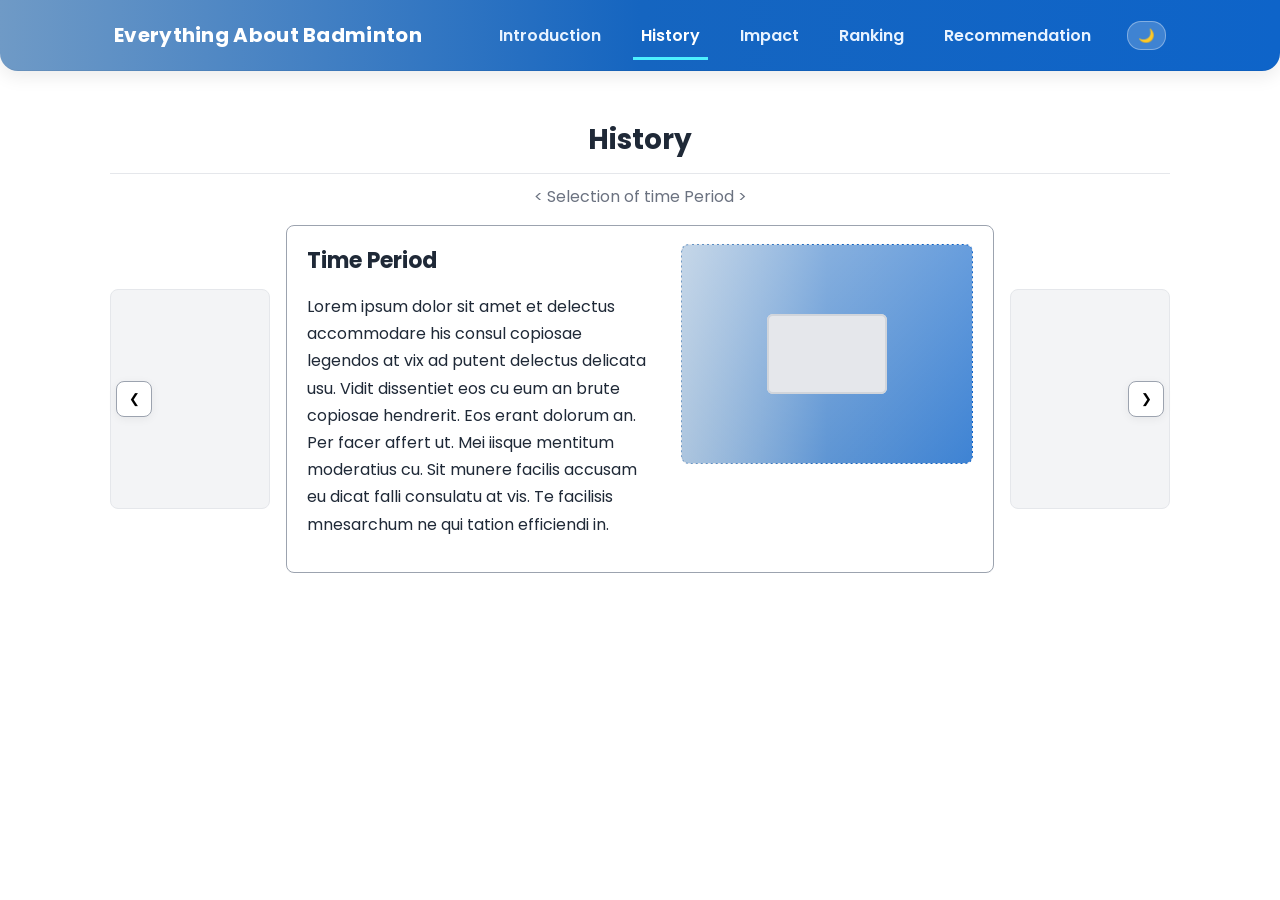
==== history.html @ 24d5bc15 "First Commit" ====
<!DOCTYPE html>
<html lang="en">
  <head>
    <meta charset="utf-8">
    <meta name="viewport" content="width=device-width, initial-scale=1">
    <title>History</title>
    <link rel="preconnect" href="https://fonts.googleapis.com">
    <link rel="preconnect" href="https://fonts.gstatic.com" crossorigin>
    <link href="https://fonts.googleapis.com/css2?family=Inter:wght@400;600;700&display=swap" rel="stylesheet">
    <link rel="stylesheet" href="css/styles.css">
    <link rel="icon" href="assets/images/Logo_1.png" type="image/png">
  </head>
  <body class="preload">
    <header class="site-header">
      <nav class="nav">
        <a class="brand" href="index.html">Everything About Badminton</a>
        <button class="nav-toggle" aria-controls="primary-nav" aria-expanded="false">☰</button>
        <ul id="primary-nav" class="nav-list">
          <li><a href="index.html">Introduction</a></li>
          <li><a class="active" href="history.html">History</a></li>
          <li><a href="impact.html">Impact</a></li>
          <li><a href="ranking.html">Ranking</a></li>
          <li><a href="recommendation.html">Recommendation</a></li>
        </ul>
        <button class="theme-toggle" id="theme-toggle" aria-label="Toggle dark mode" aria-pressed="false">🌙</button>
      </nav>
    </header>

    <main class="container">
      <section class="section">
        <h1 class="center">History</h1>
        <div class="selector-hint"><span>&lt;</span> Selection of time Period <span>&gt;</span></div>

        <div class="history-stage">
          <button class="carousel-btn prev" aria-label="Previous period" data-carousel-prev>❮</button>

          <div class="side-preview left"></div>

          <div class="carousel" data-carousel>
            <div class="carousel-track" data-carousel-track>
              <article class="history-card">
                <div class="history-card-inner">
                  <div>
                    <h2>Time Period</h2>
                    <p>
                      Lorem ipsum dolor sit amet et delectus accommodare his consul copiosae legendos at vix
                      ad putent delectus delicata usu. Vidit dissentiet eos cu eum an brute copiosae hendrerit. Eos
                      erant dolorum an. Per facer affert ut. Mei iisque mentitum moderatius cu. Sit munere facilis
                      accusam eu dicat falli consulatu at vis. Te facilisis mnesarchum ne qui tation efficiendi in.
                    </p>
                  </div>
                  <div class="img-placeholder" aria-label="image placeholder" role="img"></div>
                </div>
              </article>

              <article class="history-card">
                <div class="history-card-inner">
                  <div>
                    <h2>Another Period</h2>
                    <p>Placeholder content for the next time period in the sequence.</p>
                  </div>
                  <div class="img-placeholder" aria-label="image placeholder" role="img"></div>
                </div>
              </article>

              <article class="history-card">
                <div class="history-card-inner">
                  <div>
                    <h2>Later Period</h2>
                    <p>Placeholder content for a later period. Replace with your report text.</p>
                  </div>
                  <div class="img-placeholder" aria-label="image placeholder" role="img"></div>
                </div>
              </article>
            </div>
          </div>

          <div class="side-preview right"></div>

          <button class="carousel-btn next" aria-label="Next period" data-carousel-next>❯</button>
        </div>
      </section>
    </main>

    <script src="js/script.js"></script>
  </body>
  </html>
---- css/styles.css ----
@import url('https://fonts.googleapis.com/css2?family=Poppins:wght@300;400;600;700&display=swap');
/* Color scheme from provided palette */
:root {
  --color-1: #6f9ac6;  /* desaturated blue */
  --color-2: #1565c0;  /* royal blue */
  --color-3: #0e64c9;  /* vivid blue */
  --color-4: #4df0ff;  /* aqua */
  --text: #1f2937;
  --muted: #6b7280;
  --bg: #ffffff;
  --border: #e5e7eb;
  --panel-bg: #ffffff;
  --panel-border: #9ca3af;
  --placeholder: #e5e7eb;
}

/* Dark theme overrides */
:root[data-theme="dark"] {
  --text: #e5e7eb;
  --muted: #94a3b8;
  --bg: #0b1220;
  --border: #334155;
  --panel-bg: #0f172a;
  --panel-border: #4b5563;
  --placeholder: #1f2937;
}

* { box-sizing: border-box; }

/* Disable text selection globally */
html, body, * {
  -webkit-user-select: none;
  -ms-user-select: none;
  user-select: none;
}

html, body { height: 100%; }

body {
  margin: 0;
  font-family: 'Poppins', 'Inter', system-ui, -apple-system, Segoe UI, Roboto, Arial, sans-serif;
  color: var(--text);
  background: var(--bg);
  transition: opacity .15s ease;
}

/* Page fade transitions */
body.preload { opacity: 0; }
body.page-ready { opacity: 1; }
body.is-exiting { opacity: 0; }

/* Introduction page background */
.intro-page {
  background-image: url('../assets/images/Badminton.png');
  background-size: cover;
  background-position: center;
  background-repeat: no-repeat;
  background-attachment: fixed;
  position: relative;
}

.intro-page::before {
  content: '';
  position: fixed;
  top: 0;
  left: 0;
  right: 0;
  bottom: 0;
  background: rgba(255, 255, 255, 0.75);
  z-index: -1;
  pointer-events: none;
}

:root[data-theme="dark"] .intro-page::before {
  background: rgba(11, 18, 32, 0.85);
}

.site-header {
  background: linear-gradient(90deg, var(--color-1), var(--color-2), var(--color-3));
  color: #fff;
  border-bottom: 1px solid rgba(0,0,0,.05);
  border-radius: 0 0 18px 18px; /* rounded bottom corners */
  box-shadow: 0 6px 18px rgba(0, 0, 0, 0.08);
}

.nav {
  max-width: 1100px;
  margin: 0 auto;
  padding: 20px 24px; /* bigger bar */
  display: flex;
  align-items: center;
  gap: 20px;
}

.brand {
  color: #fff;
  font-weight: 700;
  text-decoration: none;
  letter-spacing: .3px;
  font-size: 20px; /* larger brand */
}

.nav-toggle {
  display: none;
  margin-left: auto;
  font-size: 20px;
  color: #fff;
  background: transparent;
  border: 0;
  cursor: pointer;
}

.nav-list {
  list-style: none;
  display: flex;
  flex-wrap: wrap;
  gap: 24px;
  margin: 0 0 0 auto;
  padding: 0;
}

.nav-list a {
  color: #e8f3ff;
  text-decoration: none;
  font-weight: 600;
  padding: 10px 8px; /* larger click target */
  font-size: 16px;
  border-bottom: 3px solid transparent; /* thicker active marker */
}

.nav-list a:hover,
.nav-list a:focus { border-bottom-color: var(--color-4); }

.nav-list a.active {
  border-bottom-color: var(--color-4);
  color: #fff;
}

.theme-toggle {
  margin-left: 8px;
  background: rgba(255,255,255,.2);
  color: #fff;
  border: 1px solid rgba(255,255,255,.35);
  border-radius: 14px;
  padding: 6px 10px;
  cursor: pointer;
}

:root[data-theme="dark"] .theme-toggle { background: rgba(0,0,0,.25); border-color: rgba(255,255,255,.25); }

.container {
  max-width: 1100px;
  margin: 0 auto;
  padding: 24px 20px 64px;
}

.section { padding: 24px 0; }

h1 { font-size: 28px; margin: 0 0 12px; }
h2 { font-size: 22px; margin: 0 0 12px; }
p { line-height: 1.7; color: var(--text); }

.page-title.center { text-align: center; letter-spacing: 2px; }
.center { text-align: center; }

.grid {
  display: grid;
  gap: 28px;
}

.two-col {
  grid-template-columns: 1.2fr 1fr;
  align-items: start;
}

.reverse-on-desktop { grid-auto-flow: dense; }

.img-placeholder {
  width: 100%;
  height: 220px;
  border-radius: 8px;
  border: 1px dashed var(--border);
  background:
    linear-gradient(135deg, rgba(255,255,255,.6), rgba(255,255,255,.2)) padding-box,
    linear-gradient(90deg, var(--color-1), var(--color-2), var(--color-3)) border-box;
  display: grid;
  place-items: center;
  position: relative;
}

.img-placeholder::after {
  content: '';
  width: 120px;
  height: 80px;
  border-radius: 6px;
  background: #e5e7eb;
  box-shadow: inset 0 0 0 2px #d1d5db;
  mask: none;
}

/* If an actual image is placed inside the placeholder, fill and crop nicely */
.img-placeholder img {
  width: 100%;
  height: 100%;
  object-fit: cover;
  border-radius: 8px;
  display: block;
}

/* When img-placeholder class is used directly on img element */
img.img-placeholder {
  object-fit: cover;
  border: none;
  background: none;
  display: block;
}
img.img-placeholder::after { display: none; }

/* Standalone content image matching placeholder dimensions */
.content-image {
  width: 100%;
  height: 220px;
  object-fit: cover;
  border-radius: 8px;
  display: block;
}

.site-footer {
  border-top: 1px solid var(--border);
  padding: 16px 20px;
  text-align: center;
  color: var(--muted);
}

/* History page carousel layout */
.selector-hint {
  text-align: center;
  color: var(--muted);
  border-top: 1px solid var(--border);
  padding: 10px 0 16px;
}

.history-stage {
  position: relative;
  display: grid;
  grid-template-columns: 160px 1fr 160px;
  align-items: center;
  gap: 16px;
}

.side-preview {
  height: 220px;
  border: 1px solid var(--border);
  border-radius: 8px;
  background: #f3f4f6;
}

.carousel {
  overflow: hidden;
}

.carousel-track {
  display: flex;
  gap: 24px;
  transition: transform .4s ease;
}

.history-card {
  flex: 0 0 100%;
  background: var(--panel-bg);
  border: 1px solid var(--panel-border);
  border-radius: 8px;
  box-shadow: 0 1px 0 rgba(0,0,0,.02);
}

.history-card-inner {
  display: grid;
  grid-template-columns: 1.2fr 1fr;
  gap: 24px;
  padding: 18px 20px;
}

.carousel-btn {
  position: absolute;
  top: 50%;
  transform: translateY(-50%);
  background: var(--panel-bg);
  border: 1px solid var(--panel-border);
  width: 36px;
  height: 36px;
  border-radius: 8px;
  box-shadow: 0 2px 10px rgba(0,0,0,.06);
  cursor: pointer;
}

.carousel-btn.prev { left: 6px; }
.carousel-btn.next { right: 6px; }

@media (max-width: 860px) {
  .history-stage { grid-template-columns: 24px 1fr 24px; }
  .side-preview { display: none; }
  .history-card-inner { grid-template-columns: 1fr; }
}

/* Responsive */
@media (max-width: 860px) {
  .two-col { grid-template-columns: 1fr; }
  .reverse-on-desktop { grid-auto-flow: row; }
}

@media (max-width: 640px) {
  .nav-toggle { display: inline-block; font-size: 24px; }
  .nav-list { display: none; width: 100%; margin-left: 0; }
  .nav-list.open { display: flex; flex-direction: column; gap: 10px; margin-top: 10px; }
}

/* Impact page cards */
.impact-grid {
  display: grid;
  grid-template-columns: repeat(4, 1fr);
  gap: 28px;
  margin-top: 18px;
}

.impact-card {
  border: 2px solid var(--panel-border); /* medium gray like mock */
  border-radius: 6px;
  padding: 16px 18px;
  background: var(--panel-bg);
  transition: transform .2s ease, box-shadow .2s ease, opacity .2s ease, border-color .2s ease;
  position: relative;
  overflow: hidden;
}

.impact-card::before {
  content: '';
  position: absolute;
  top: 0;
  left: 0;
  right: 0;
  bottom: 0;
  background-size: cover;
  background-position: center;
  background-repeat: no-repeat;
  opacity: 0;
  filter: brightness(0.4);
  transition: opacity .3s ease;
  z-index: 0;
  border-radius: 6px;
}

/* Assign different background images to each impact card */
.impact-card:nth-child(1)::before {
  background-image: url('../assets/images/Dimmed_img_background_1.png');
}

.impact-card:nth-child(2)::before {
  background-image: url('../assets/images/Dimmed_img_background_2.jpg');
}

.impact-card:nth-child(3)::before {
  background-image: url('../assets/images/Dimmed_img_background_3.jpg');
}

.impact-card:nth-child(4)::before {
  background-image: url('../assets/images/Dimmed_img_background_4.jpg');
}

.impact-card h3,
.impact-card p,
.impact-card .impact-modal-content {
  position: relative;
  z-index: 1;
}

.impact-card h3 { margin: 0 0 10px; font-size: 20px; }
.impact-card p { margin: 0; }

/* Hover emphasis: fade siblings, elevate hovered */
.impact-grid:hover .impact-card { opacity: .35; }
.impact-grid .impact-card:hover,
.impact-grid .impact-card:focus-within,
.impact-grid .impact-card:focus-visible {
  opacity: 1;
  transform: translateY(-2px);
  border-color: var(--color-3);
  box-shadow: 0 10px 24px rgba(0,0,0,.08);
}

.impact-grid .impact-card:hover::before,
.impact-grid .impact-card:focus-within::before,
.impact-grid .impact-card:focus-visible::before {
  opacity: 1;
}

@media (max-width: 960px) {
  .impact-grid { grid-template-columns: repeat(2, 1fr); }
}

@media (max-width: 560px) {
  .impact-grid { grid-template-columns: 1fr; }
}

/* Modal (shared) */
.modal { position: fixed; inset: 0; display: none; }
.modal.open { display: grid; place-items: center; }
.modal-overlay {
  position: absolute; inset: 0; background: rgba(0,0,0,.45);
  opacity: 0; transition: opacity .25s ease;
}
.modal.open .modal-overlay { opacity: 1; }
.modal-dialog {
  position: relative;
  max-width: 560px;
  margin: 0;
  background: var(--bg); /* same color as background */
  border: 1px solid var(--panel-border);
  border-radius: 10px;
  padding: 18px 18px 16px;
  box-shadow: 0 20px 50px rgba(0,0,0,.25);
  opacity: 0; transform: translateY(12px);
  transition: opacity .25s ease, transform .25s ease;
}
.modal.open .modal-dialog { opacity: 1; transform: translateY(0); }
.modal-title { margin: 0 0 8px; font-size: 20px; }
.modal-close {
  position: absolute; top: 8px; right: 8px;
  width: 32px; height: 32px; border-radius: 8px;
  border: 1px solid var(--panel-border); background: var(--panel-bg);
  cursor: pointer;
  color: #ffffff;
  font-size: 20px;
  line-height: 1;
}

/* Rankings list */
.ranking-list {
  list-style: none;
  margin: 16px 0 0;
  padding: 0;
  display: grid;
  gap: 16px;
}

.ranking-row {
  display: grid;
  grid-template-columns: 90px 72px 1fr 140px;
  align-items: center;
  gap: 16px;
  border: 2px solid var(--panel-border);
  border-radius: 6px;
  padding: 10px 12px;
  background: var(--panel-bg);
  opacity: 0;
  transform: translateY(16px);
  transition: opacity .6s ease, transform .6s ease;
  transition-delay: var(--reveal-delay, 0s);
}

.rank-badge {
  border: 2px solid var(--panel-border);
  border-radius: 4px;
  text-align: center;
  padding: 14px 0;
  font-weight: 600;
  color: var(--text);
}

.avatar-ph {
  width: 72px;
  height: 56px;
  border: 2px solid var(--panel-border);
  border-radius: 4px;
  background: var(--placeholder);
}

/* Center big flag emoji inside avatar box */
.flag-box {
  display: grid;
  place-items: center;
  background: transparent;
  font-size: 30px;
  line-height: 1;
}

.rank-name { font-size: 18px; font-weight: 600; color: var(--text); }

.score-btn {
  margin-left: auto;
  justify-self: end;
  border: 2px solid var(--panel-border);
  background: var(--panel-bg);
  color: var(--text);
  font-weight: 700;
  padding: 10px 18px;
  border-radius: 6px;
}

.score-btn:hover { border-color: var(--color-3); color: var(--color-3); }

/* Reveal state when scrolled into view */
.ranking-row.is-visible {
  opacity: 1;
  transform: translateY(0);
}

@media (max-width: 720px) {
  .ranking-row { grid-template-columns: 70px 56px 1fr 120px; }
}

/* Recommendations layout */
.recommend-grid {
  display: grid;
  grid-template-columns: 1fr 1fr;
  gap: 28px;
  margin-top: 12px;
}

.rec-panel {
  border: 2px solid var(--panel-border);
  border-radius: 6px;
  padding: 16px 18px;
  background: var(--panel-bg);
  transition: opacity .25s ease, transform .25s ease, box-shadow .25s ease, border-color .25s ease;
}

.rec-title { margin: 0 0 12px; font-size: 18px; color: #ffffff; }

.rec-item {
  display: grid;
  grid-template-columns: 160px 1fr;
  gap: 18px;
  align-items: center;
  padding: 10px 0;
}

.rec-item .img-placeholder {
  width: 160px;
  height: 110px;
  flex-shrink: 0;
}

.rec-item.reverse { grid-template-columns: 1fr 160px; }

/* Recommendations hover emphasis */
.recommend-grid:hover .rec-panel { opacity: .45; transform: scale(.98); }
.recommend-grid .rec-panel:hover,
.recommend-grid .rec-panel:focus-within,
.recommend-grid .rec-panel:focus-visible {
  opacity: 1;
  transform: scale(1.02);
  border-color: var(--color-3);
  box-shadow: 0 10px 24px rgba(0,0,0,.12);
}

@media (max-width: 860px) {
  .recommend-grid { grid-template-columns: 1fr; }
  .rec-item, .rec-item.reverse { grid-template-columns: 140px 1fr; }
  .rec-item .img-placeholder { width: 140px; }
}

@media (max-width: 520px) {
  .ranking-row { grid-template-columns: 60px 48px 1fr; }
  .score-btn { grid-column: 1 / -1; justify-self: stretch; }
}
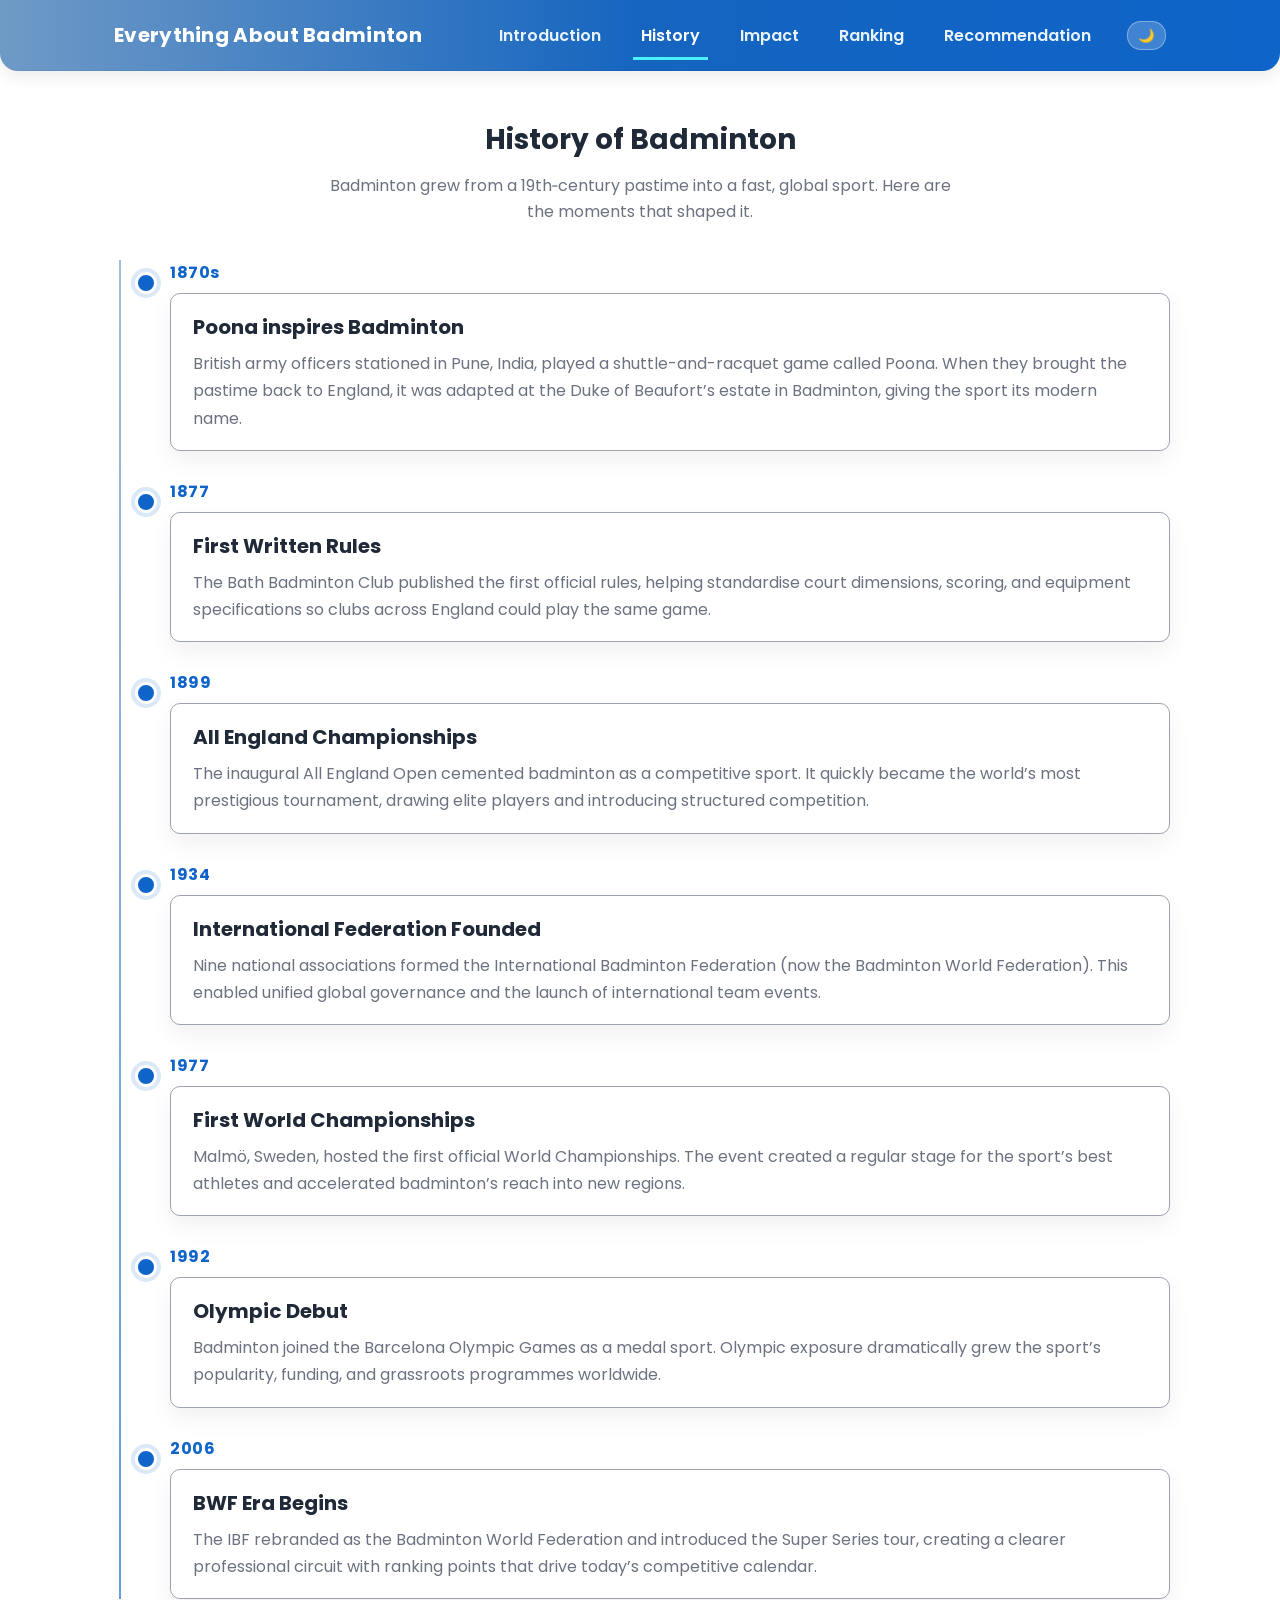
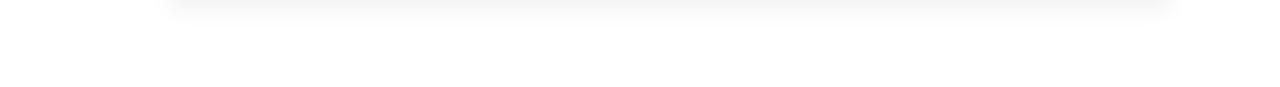
==== commit baa1c3dc: "Post Change of History page and addition of background" ====
--- a/history.html
+++ b/history.html
@@ -10,7 +10,7 @@
     <link rel="stylesheet" href="css/styles.css">
     <link rel="icon" href="assets/images/Logo_1.png" type="image/png">
   </head>
-  <body class="preload">
+  <body class="preload intro-page">
     <header class="site-header">
       <nav class="nav">
         <a class="brand" href="index.html">Everything About Badminton</a>
@@ -27,59 +27,94 @@
     </header>
 
     <main class="container">
-      <section class="section">
-        <h1 class="center">History</h1>
-        <div class="selector-hint"><span>&lt;</span> Selection of time Period <span>&gt;</span></div>
+      <section class="section history-intro">
+        <h1 class="center">History of Badminton</h1>
+        <p class="history-lede center">
+          Badminton grew from a 19th‑century pastime into a fast, global sport. Here are the moments that shaped it.
+        </p>
 
-        <div class="history-stage">
-          <button class="carousel-btn prev" aria-label="Previous period" data-carousel-prev>❮</button>
+        <div class="history-timeline">
+          <article class="timeline-item reveal-on-scroll">
+            <span class="timeline-year">1870s</span>
+            <div class="timeline-card">
+              <h2>Poona inspires Badminton</h2>
+              <p>
+                British army officers stationed in Pune, India, played a shuttle-and-racquet game called Poona. When
+                they brought the pastime back to England, it was adapted at the Duke of Beaufort’s estate in Badminton,
+                giving the sport its modern name.
+              </p>
+            </div>
+          </article>
 
-          <div class="side-preview left"></div>
+          <article class="timeline-item reveal-on-scroll">
+            <span class="timeline-year">1877</span>
+            <div class="timeline-card">
+              <h2>First Written Rules</h2>
+              <p>
+                The Bath Badminton Club published the first official rules, helping standardise court dimensions,
+                scoring, and equipment specifications so clubs across England could play the same game.
+              </p>
+            </div>
+          </article>
 
-          <div class="carousel" data-carousel>
-            <div class="carousel-track" data-carousel-track>
-              <article class="history-card">
-                <div class="history-card-inner">
-                  <div>
-                    <h2>Time Period</h2>
-                    <p>
-                      Lorem ipsum dolor sit amet et delectus accommodare his consul copiosae legendos at vix
-                      ad putent delectus delicata usu. Vidit dissentiet eos cu eum an brute copiosae hendrerit. Eos
-                      erant dolorum an. Per facer affert ut. Mei iisque mentitum moderatius cu. Sit munere facilis
-                      accusam eu dicat falli consulatu at vis. Te facilisis mnesarchum ne qui tation efficiendi in.
-                    </p>
-                  </div>
-                  <div class="img-placeholder" aria-label="image placeholder" role="img"></div>
-                </div>
-              </article>
+          <article class="timeline-item reveal-on-scroll">
+            <span class="timeline-year">1899</span>
+            <div class="timeline-card">
+              <h2>All England Championships</h2>
+              <p>
+                The inaugural All England Open cemented badminton as a competitive sport. It quickly became the
+                world’s most prestigious tournament, drawing elite players and introducing structured competition.
+              </p>
+            </div>
+          </article>
 
-              <article class="history-card">
-                <div class="history-card-inner">
-                  <div>
-                    <h2>Another Period</h2>
-                    <p>Placeholder content for the next time period in the sequence.</p>
-                  </div>
-                  <div class="img-placeholder" aria-label="image placeholder" role="img"></div>
-                </div>
-              </article>
+          <article class="timeline-item reveal-on-scroll">
+            <span class="timeline-year">1934</span>
+            <div class="timeline-card">
+              <h2>International Federation Founded</h2>
+              <p>
+                Nine national associations formed the International Badminton Federation (now the Badminton World
+                Federation). This enabled unified global governance and the launch of international team events.
+              </p>
+            </div>
+          </article>
 
-              <article class="history-card">
-                <div class="history-card-inner">
-                  <div>
-                    <h2>Later Period</h2>
-                    <p>Placeholder content for a later period. Replace with your report text.</p>
-                  </div>
-                  <div class="img-placeholder" aria-label="image placeholder" role="img"></div>
-                </div>
-              </article>
+          <article class="timeline-item reveal-on-scroll">
+            <span class="timeline-year">1977</span>
+            <div class="timeline-card">
+              <h2>First World Championships</h2>
+              <p>
+                Malmö, Sweden, hosted the first official World Championships. The event created a regular stage for
+                the sport’s best athletes and accelerated badminton’s reach into new regions.
+              </p>
             </div>
-          </div>
+          </article>
 
-          <div class="side-preview right"></div>
+          <article class="timeline-item reveal-on-scroll">
+            <span class="timeline-year">1992</span>
+            <div class="timeline-card">
+              <h2>Olympic Debut</h2>
+              <p>
+                Badminton joined the Barcelona Olympic Games as a medal sport. Olympic exposure dramatically grew the
+                sport’s popularity, funding, and grassroots programmes worldwide.
+              </p>
+            </div>
+          </article>
 
-          <button class="carousel-btn next" aria-label="Next period" data-carousel-next>❯</button>
+          <article class="timeline-item reveal-on-scroll">
+            <span class="timeline-year">2006</span>
+            <div class="timeline-card">
+              <h2>BWF Era Begins</h2>
+              <p>
+                The IBF rebranded as the Badminton World Federation and introduced the Super Series tour, creating a
+                clearer professional circuit with ranking points that drive today’s competitive calendar.
+              </p>
+            </div>
+          </article>
         </div>
       </section>
+
+      
     </main>
 
     <script src="js/script.js"></script>
--- a/css/styles.css
+++ b/css/styles.css
@@ -1,5 +1,4 @@
 @import url('https://fonts.googleapis.com/css2?family=Poppins:wght@300;400;600;700&display=swap');
-/* Color scheme from provided palette */
 :root {
   --color-1: #6f9ac6;  /* desaturated blue */
   --color-2: #1565c0;  /* royal blue */
@@ -14,7 +13,6 @@
   --placeholder: #e5e7eb;
 }
 
-/* Dark theme overrides */
 :root[data-theme="dark"] {
   --text: #e5e7eb;
   --muted: #94a3b8;
@@ -27,7 +25,6 @@
 
 * { box-sizing: border-box; }
 
-/* Disable text selection globally */
 html, body, * {
   -webkit-user-select: none;
   -ms-user-select: none;
@@ -41,17 +38,16 @@
   font-family: 'Poppins', 'Inter', system-ui, -apple-system, Segoe UI, Roboto, Arial, sans-serif;
   color: var(--text);
   background: var(--bg);
+  background-attachment: scroll;
   transition: opacity .15s ease;
 }
 
-/* Page fade transitions */
 body.preload { opacity: 0; }
 body.page-ready { opacity: 1; }
 body.is-exiting { opacity: 0; }
 
-/* Introduction page background */
 .intro-page {
-  background-image: url('../assets/images/Badminton.png');
+  background-image: url('../assets/images/background_ver2.png');
   background-size: cover;
   background-position: center;
   background-repeat: no-repeat;
@@ -75,6 +71,15 @@
   background: rgba(11, 18, 32, 0.85);
 }
 
+body:not(.intro-page) {
+  background-image: none !important;
+  background-attachment: scroll;
+}
+
+body:not(.intro-page)::before {
+  display: none !important;
+}
+
 .site-header {
   background: linear-gradient(90deg, var(--color-1), var(--color-2), var(--color-3));
   color: #fff;
@@ -232,77 +237,99 @@
   color: var(--muted);
 }
 
-/* History page carousel layout */
-.selector-hint {
-  text-align: center;
+.history-lede,
+.section-lede {
+  max-width: 640px;
+  margin: 12px auto 28px;
   color: var(--muted);
-  border-top: 1px solid var(--border);
-  padding: 10px 0 16px;
-}
-
-.history-stage {
+  line-height: 1.6;
+}
+
+.history-timeline {
   position: relative;
-  display: grid;
-  grid-template-columns: 160px 1fr 160px;
-  align-items: center;
-  gap: 16px;
-}
-
-.side-preview {
-  height: 220px;
-  border: 1px solid var(--border);
-  border-radius: 8px;
-  background: #f3f4f6;
-}
-
-.carousel {
-  overflow: hidden;
-}
-
-.carousel-track {
-  display: flex;
-  gap: 24px;
-  transition: transform .4s ease;
-}
-
-.history-card {
-  flex: 0 0 100%;
+  margin-top: 36px;
+  padding-left: 26px;
+  display: grid;
+  gap: 28px;
+}
+
+.history-timeline::before {
+  content: '';
+  position: absolute;
+  top: 0;
+  bottom: 0;
+  left: 9px;
+  width: 2px;
+  background: linear-gradient(180deg, var(--color-1), var(--color-3));
+  opacity: .65;
+}
+
+.timeline-item {
+  position: relative;
+  padding-left: 34px;
+}
+
+.timeline-item::before {
+  content: '';
+  position: absolute;
+  top: 12px;
+  left: -1px;
+  width: 16px;
+  height: 16px;
+  border-radius: 50%;
+  border: 3px solid var(--bg);
+  background: var(--color-3);
+  box-shadow: 0 0 0 4px rgba(13, 101, 201, 0.15);
+}
+
+.timeline-year {
+  display: inline-block;
+  font-weight: 700;
+  letter-spacing: .6px;
+  color: var(--color-3);
+  margin-bottom: 8px;
+}
+
+.timeline-card {
   background: var(--panel-bg);
   border: 1px solid var(--panel-border);
-  border-radius: 8px;
-  box-shadow: 0 1px 0 rgba(0,0,0,.02);
-}
-
-.history-card-inner {
-  display: grid;
-  grid-template-columns: 1.2fr 1fr;
-  gap: 24px;
-  padding: 18px 20px;
-}
-
-.carousel-btn {
-  position: absolute;
-  top: 50%;
-  transform: translateY(-50%);
-  background: var(--panel-bg);
-  border: 1px solid var(--panel-border);
-  width: 36px;
-  height: 36px;
-  border-radius: 8px;
-  box-shadow: 0 2px 10px rgba(0,0,0,.06);
-  cursor: pointer;
-}
-
-.carousel-btn.prev { left: 6px; }
-.carousel-btn.next { right: 6px; }
+  border-radius: 10px;
+  padding: 18px 22px;
+  box-shadow: 0 10px 24px rgba(0,0,0,.06);
+}
+
+.timeline-card h2 {
+  margin: 0 0 8px;
+  font-size: 20px;
+}
+
+.timeline-card p {
+  margin: 0;
+  color: var(--muted);
+}
+
+.reveal-on-scroll {
+  opacity: 0;
+  transform: translateY(26px);
+  transition: opacity .55s ease, transform .55s ease;
+}
+
+.reveal-on-scroll.is-visible {
+  opacity: 1;
+  transform: translateY(0);
+}
 
 @media (max-width: 860px) {
-  .history-stage { grid-template-columns: 24px 1fr 24px; }
-  .side-preview { display: none; }
-  .history-card-inner { grid-template-columns: 1fr; }
-}
-
-/* Responsive */
+  .timeline-card { padding: 18px; }
+  .timeline-card h2 { font-size: 18px; }
+}
+
+@media (max-width: 640px) {
+  .history-timeline { padding-left: 20px; }
+  .timeline-item { padding-left: 28px; }
+  .timeline-card { padding: 16px; }
+}
+
 @media (max-width: 860px) {
   .two-col { grid-template-columns: 1fr; }
   .reverse-on-desktop { grid-auto-flow: row; }
@@ -314,7 +341,6 @@
   .nav-list.open { display: flex; flex-direction: column; gap: 10px; margin-top: 10px; }
 }
 
-/* Impact page cards */
 .impact-grid {
   display: grid;
   grid-template-columns: repeat(4, 1fr);
@@ -349,7 +375,6 @@
   border-radius: 6px;
 }
 
-/* Assign different background images to each impact card */
 .impact-card:nth-child(1)::before {
   background-image: url('../assets/images/Dimmed_img_background_1.png');
 }
@@ -376,7 +401,6 @@
 .impact-card h3 { margin: 0 0 10px; font-size: 20px; }
 .impact-card p { margin: 0; }
 
-/* Hover emphasis: fade siblings, elevate hovered */
 .impact-grid:hover .impact-card { opacity: .35; }
 .impact-grid .impact-card:hover,
 .impact-grid .impact-card:focus-within,
@@ -401,11 +425,12 @@
   .impact-grid { grid-template-columns: 1fr; }
 }
 
-/* Modal (shared) */
 .modal { position: fixed; inset: 0; display: none; }
 .modal.open { display: grid; place-items: center; }
 .modal-overlay {
   position: absolute; inset: 0; background: rgba(0,0,0,.45);
+  -webkit-backdrop-filter: blur(12px);
+  backdrop-filter: blur(12px);
   opacity: 0; transition: opacity .25s ease;
 }
 .modal.open .modal-overlay { opacity: 1; }
@@ -413,7 +438,7 @@
   position: relative;
   max-width: 560px;
   margin: 0;
-  background: var(--bg); /* same color as background */
+  background: var(--panel-bg);
   border: 1px solid var(--panel-border);
   border-radius: 10px;
   padding: 18px 18px 16px;
@@ -422,6 +447,23 @@
   transition: opacity .25s ease, transform .25s ease;
 }
 .modal.open .modal-dialog { opacity: 1; transform: translateY(0); }
+.modal.open .modal-dialog:focus { outline: none; }
+
+body.modal-open {
+  overflow: hidden;
+}
+
+body.modal-open .site-header,
+body.modal-open main,
+body.modal-open .site-footer {
+  filter: blur(6px);
+  transition: filter .25s ease;
+}
+
+.home-page .content-image {
+  filter: brightness(0.8);
+  transition: filter .3s ease;
+}
 .modal-title { margin: 0 0 8px; font-size: 20px; }
 .modal-close {
   position: absolute; top: 8px; right: 8px;
@@ -433,7 +475,6 @@
   line-height: 1;
 }
 
-/* Rankings list */
 .ranking-list {
   list-style: none;
   margin: 16px 0 0;
@@ -474,7 +515,6 @@
   background: var(--placeholder);
 }
 
-/* Center big flag emoji inside avatar box */
 .flag-box {
   display: grid;
   place-items: center;
@@ -498,7 +538,6 @@
 
 .score-btn:hover { border-color: var(--color-3); color: var(--color-3); }
 
-/* Reveal state when scrolled into view */
 .ranking-row.is-visible {
   opacity: 1;
   transform: translateY(0);
@@ -508,7 +547,6 @@
   .ranking-row { grid-template-columns: 70px 56px 1fr 120px; }
 }
 
-/* Recommendations layout */
 .recommend-grid {
   display: grid;
   grid-template-columns: 1fr 1fr;
@@ -524,7 +562,12 @@
   transition: opacity .25s ease, transform .25s ease, box-shadow .25s ease, border-color .25s ease;
 }
 
-.rec-title { margin: 0 0 12px; font-size: 18px; color: #ffffff; }
+.rec-title {
+  margin: 0 0 16px;
+  font-size: 24px;
+  color: #ffffff;
+  text-align: center;
+}
 
 .rec-item {
   display: grid;
@@ -542,7 +585,6 @@
 
 .rec-item.reverse { grid-template-columns: 1fr 160px; }
 
-/* Recommendations hover emphasis */
 .recommend-grid:hover .rec-panel { opacity: .45; transform: scale(.98); }
 .recommend-grid .rec-panel:hover,
 .recommend-grid .rec-panel:focus-within,
